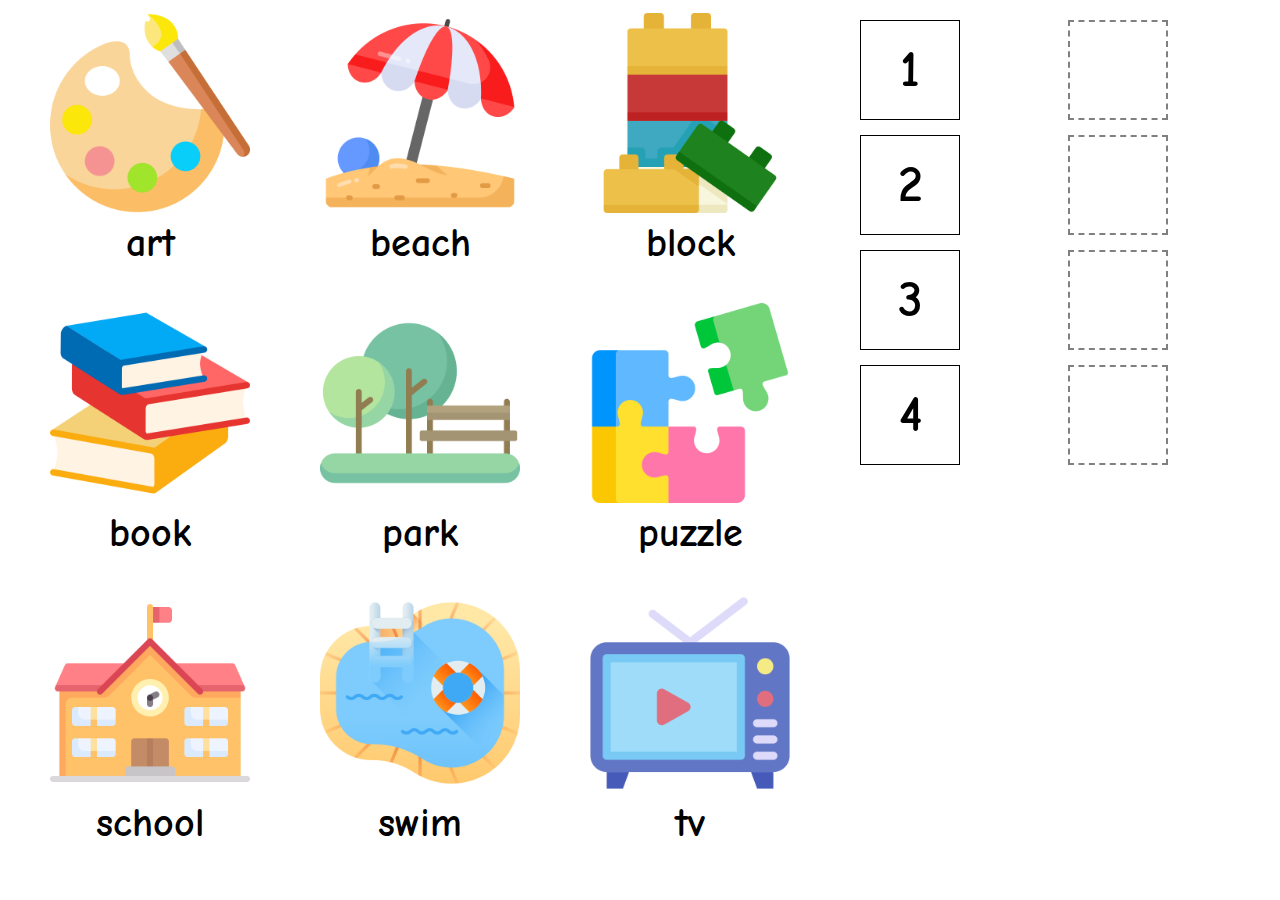
==== index.html @ 97f0d69c "first commit" ====
<!DOCTYPE html>
<html lang="en">
<head>
    <meta charset="UTF-8">
    <meta name="viewport" content="width=device-width, initial-scale=1.0">
    <link href="https://fonts.googleapis.com/css2?family=Comic+Neue:wght@400;700&display=swap" rel="stylesheet">
    <title>드래그 앤 드롭 웹사이트</title>
    <link rel="stylesheet" href="./css/index_style.css">
</head>
<body>
    <div class="container">
        <div class="left-panel">
            <div class="icon art" draggable="true" data-icon="art">
                <div class="icon-image">
                    <img src="./icons/art.png" alt="art">
                </div>
                <p>art</p>
            </div>
            <div class="icon beach" draggable="true" data-icon="beach">
                <div class="icon-image">
                    <img src="./icons/beach.png" alt="beach">
                </div>
                <p>beach</p>
            </div>
            <div class="icon block" draggable="true" data-icon="block">
                <div class="icon-image">
                    <img src="./icons/block.png" alt="block">
                </div>
                <p>block</p>
            </div>
            <div class="icon book" draggable="true" data-icon="book">
                <div class="icon-image">
                    <img src="./icons/book.png" alt="book">
                </div>
                <p>book</p>
            </div>
            <div class="icon park" draggable="true" data-icon="park">
                <div class="icon-image">
                    <img src="./icons/park.png" alt="park">
                </div>
                <p>park</p>
            </div>
            <div class="icon puzzle" draggable="true" data-icon="puzzle">
                <div class="icon-image">
                    <img src="./icons/puzzle.png" alt="puzzle">
                </div>
                <p>puzzle</p>
            </div>
            <div class="icon school" draggable="true" data-icon="school">
                <div class="icon-image">
                    <img src="./icons/school.png" alt="school">
                </div>
                <p>school</p>
            </div>
            <div class="icon swim" draggable="true" data-icon="swim">
                <div class="icon-image">
                    <img src="./icons/swim.png" alt="swim">
                </div>
                <p>swim</p>
            </div>
            <div class="icon tv" draggable="true" data-icon="tv">
                <div class="icon-image">
                    <img src="./icons/tv.png" alt="tv">
                </div>
                <p>tv</p>
            </div>
        </div>

        <div class="right-panel">
            <div class="number">
                <div class="number-zone" data-slot="1">
                    <span>1</span>
                </div>
                <div class="number-zone" data-slot="2">
                    <span>2</span>
                </div>
                <div class="number-zone" data-slot="3">
                    <span>3</span>
                </div>
                <div class="number-zone" data-slot="4">
                    <span>4</span>
                </div>
            </div>
            <div class="drop">
                <div class="drop-zone" data-slot="1">
                </div>
                <div class="drop-zone" data-slot="2">
                </div>
                <div class="drop-zone" data-slot="3">
                </div>
                <div class="drop-zone" data-slot="4">
                </div>
            </div>
        </div>
    </div>

    <div class="popup" id="popup">
    </div>

    <script src="index_script.js"></script>
</body>
</html>
---- css/index_style.css ----
* {
    box-sizing: border-box;
    margin: 0;
    padding: 0;
}

body {
    font-family: 'Comic Neue', sans-serif;
    font-weight: 700;
}

.container {
    display: flex;
    width: 100vw;
    height: 100vh;
}

.left-panel {
    flex: 2;
    display: grid;
    grid-template-columns: repeat(3, 1fr);
    gap: 10px;
    padding: 20px;
}

.icon {
    display: flex;
    flex-direction: column;
    align-items: center; /* 아이콘을 수평 중앙 정렬 */
    text-align: center;
    cursor: pointer;
    height: 250px;
}

.icon-image {
    display: flex;
    justify-content: center;
    align-items: center;
    width: 100%;
    height: 200px; /* 이미지 컨테이너 높이 */
}

.icon img {
    width: 100px;
    height: 100px;
    margin-bottom: 10px;
    transition: transform 0.2s ease-in-out;  /* 부드러운 전환 효과 */
}

.icon:hover img {
    transform: scale(1.1); /* 1.1배 확대 */
}

.icon:active img {
    transform: scale(1.1); /* 1.1배 확대 */
}

.icon-shadow img {
    box-shadow: 0 4px 8px rgba(0, 0, 0, 0.3); /* 클릭 시 그림자 추가 */
}

.left-panel p {
    text-align: center;
    font-size: 40px;
}

.left-panel img {
    display: flex;
    justify-content: center;
    align-items: center;
    width: 200px; /* 원하는 크기로 조정 */
    height: 200px;
    margin-bottom: 15px; /* 아이콘과 텍스트 사이 간격 조정 */
}

.right-panel {
    flex: 1;
    padding: 20px;
    display: flex; /* 수평 배치 */
    gap: 15px;
}

.number, .drop {
    flex: 1; /* 동일한 크기로 설정 */
    display: flex;
    flex-direction: column;
    gap: 15px;
}

.drop-zone {
    border: 2px dashed gray;
    padding: 20px;
    display: flex;
    align-items: center;
    justify-content: left;
    font-size: 20px;
    width: 100px;
    height: 100px;
    color: gray;
    position: relative;
}

.drop-zone span {
    position: absolute;
    left: 10px;
}

.number-zone {
    border: 1px solid black;
    padding: 20px;
    display: flex;
    align-items: center; /* 수직 중앙 정렬 */
    justify-content: center; /* 수평 중앙 정렬 */
    width: 100px;
    height: 100px;
    position: relative;
}

.number-zone span {
    font-size: 50px;
    color: black;
    text-align: center;
}

.popup {
    display: none;
    position: fixed;
    top: 50%;
    left: 50%;
    transform: translate(-50%, -50%);
    background: white;
    padding: 20px;
    width: 250px;
    height: 250px;
    box-shadow: 0 0 10px rgba(0, 0, 0, 0.3);
    overflow: hidden;
    border-radius: 20px;
}

.popup video {
    width: 100%;
    height: 100%;
    border-radius: 15px; 
    object-fit: cover;
}
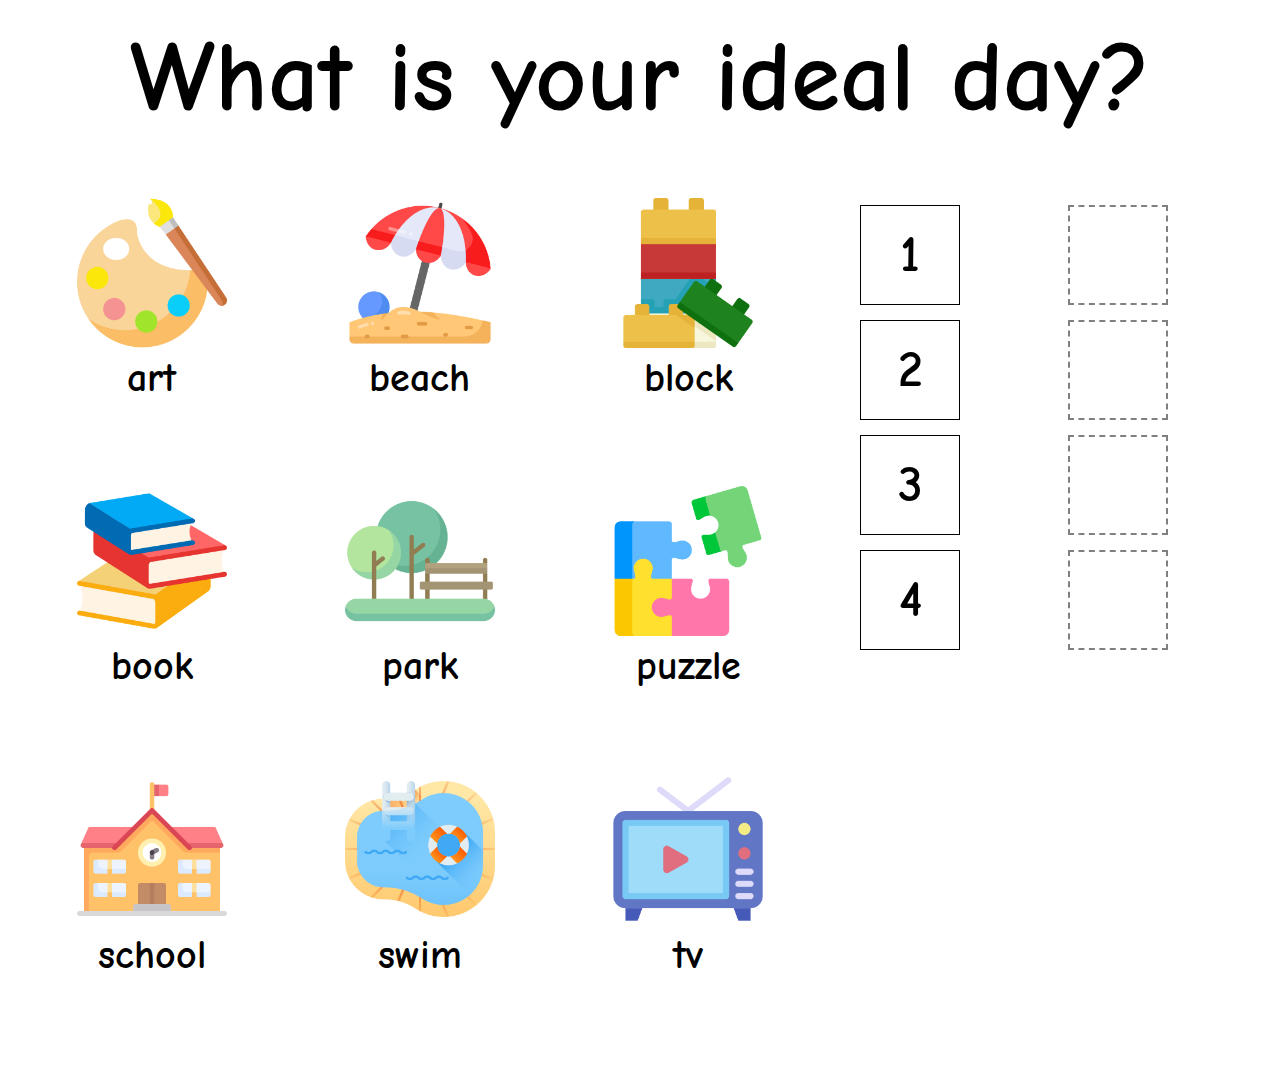
==== commit fe105d18: "revise size" ====
--- a/index.html
+++ b/index.html
@@ -4,10 +4,13 @@
     <meta charset="UTF-8">
     <meta name="viewport" content="width=device-width, initial-scale=1.0">
     <link href="https://fonts.googleapis.com/css2?family=Comic+Neue:wght@400;700&display=swap" rel="stylesheet">
-    <title>드래그 앤 드롭 웹사이트</title>
+    <title>F-words: Future</title>
     <link rel="stylesheet" href="./css/index_style.css">
 </head>
 <body>
+    <div class="title">
+        <h1>What is your ideal day?</h1>
+    </div>
     <div class="container">
         <div class="left-panel">
             <div class="icon art" draggable="true" data-icon="art">
--- a/css/index_style.css
+++ b/css/index_style.css
@@ -15,48 +15,55 @@
     height: 100vh;
 }
 
+.title{
+    font-size: 50px;
+    text-align: center;
+    margin-top: 20px;
+    margin-bottom: 50px;
+}
+
 .left-panel {
     flex: 2;
     display: grid;
     grid-template-columns: repeat(3, 1fr);
-    gap: 10px;
+    gap: 5px;
     padding: 20px;
 }
 
 .icon {
     display: flex;
     flex-direction: column;
-    align-items: center; /* 아이콘을 수평 중앙 정렬 */
+    align-items: center;
     text-align: center;
     cursor: pointer;
-    height: 250px;
+    height: 200px;
 }
 
 .icon-image {
     display: flex;
     justify-content: center;
     align-items: center;
-    width: 100%;
-    height: 200px; /* 이미지 컨테이너 높이 */
+    width: 150px;
+    height: 150px; 
 }
 
 .icon img {
-    width: 100px;
-    height: 100px;
+    width: 150px !important;
+    height: 150px !important;
     margin-bottom: 10px;
-    transition: transform 0.2s ease-in-out;  /* 부드러운 전환 효과 */
+    transition: transform 0.2s ease-in-out;
 }
 
 .icon:hover img {
-    transform: scale(1.1); /* 1.1배 확대 */
+    transform: scale(1.1); 
 }
 
 .icon:active img {
-    transform: scale(1.1); /* 1.1배 확대 */
+    transform: scale(1.1); 
 }
 
 .icon-shadow img {
-    box-shadow: 0 4px 8px rgba(0, 0, 0, 0.3); /* 클릭 시 그림자 추가 */
+    box-shadow: 0 4px 8px rgba(0, 0, 0, 0.3); 
 }
 
 .left-panel p {
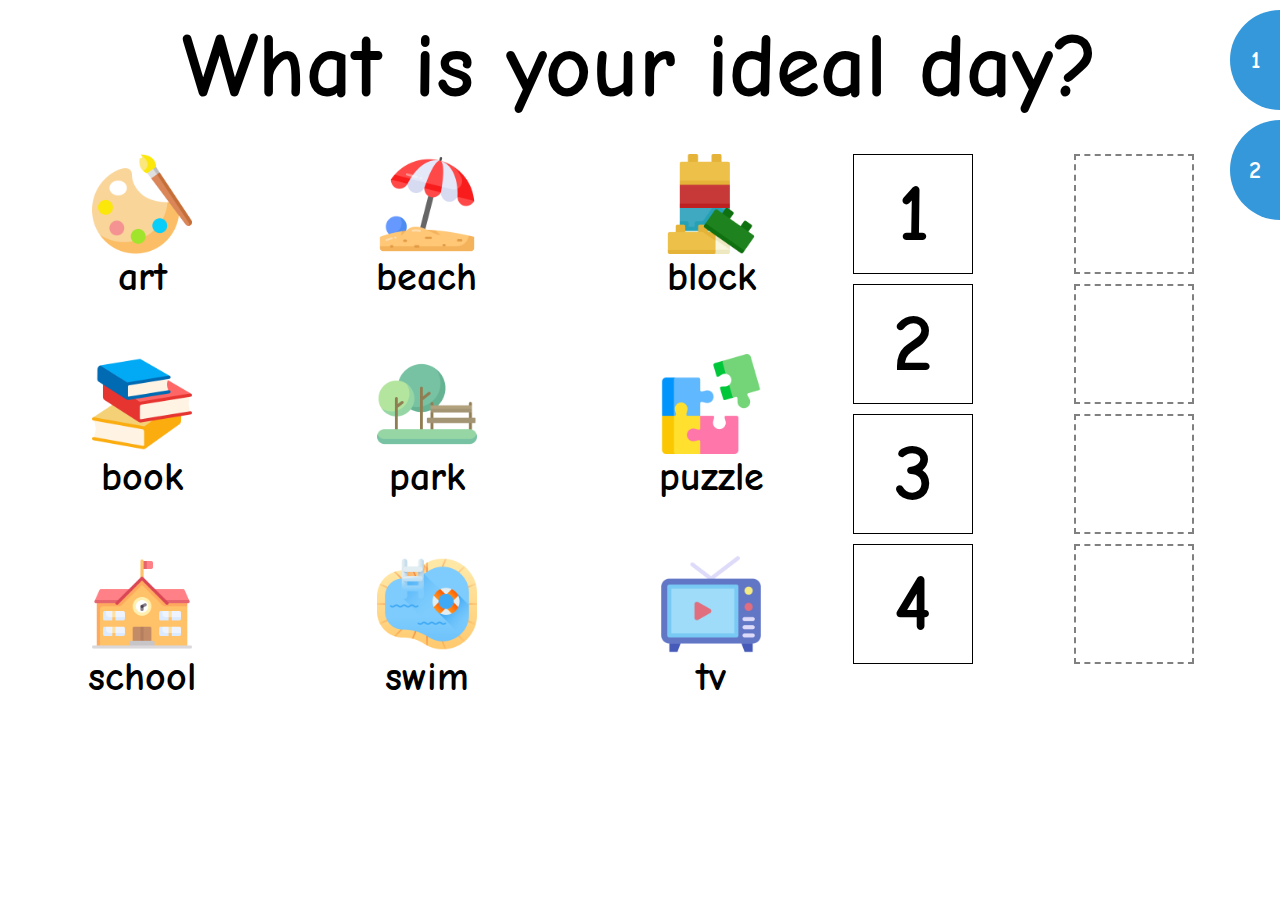
==== commit d0632549: "add number button" ====
--- a/index.html
+++ b/index.html
@@ -100,6 +100,18 @@
     <div class="popup" id="popup">
     </div>
 
+    <div class="circle-container">
+        <div class="circle circle-1" onclick="navigateTo('index.html')">1</div>
+        <div class="circle circle-2" onclick="navigateTo('second.html')">2</div>
+    </div>
+
+    <div class="popup" id="popup"></div>
+
     <script src="index_script.js"></script>
+    <script>
+        function navigateTo(page) {
+            window.location.href = page;
+        }
+    </script>
 </body>
 </html>
--- a/css/index_style.css
+++ b/css/index_style.css
@@ -12,29 +12,30 @@
 .container {
     display: flex;
     width: 100vw;
-    height: 100vh;
+    height: auto;
+    justify-content: flex-start;
+    align-items: flex-start; 
 }
 
 .title{
-    font-size: 50px;
+    font-size: 45px;
     text-align: center;
-    margin-top: 20px;
-    margin-bottom: 50px;
+    margin-top: 15px;
+    margin-bottom: 15px;
 }
 
 .left-panel {
     flex: 2;
     display: grid;
     grid-template-columns: repeat(3, 1fr);
-    gap: 5px;
-    padding: 20px;
+    align-items: flex-start; /* 패널을 왼쪽에 정렬 */
 }
 
 .icon {
     display: flex;
     flex-direction: column;
-    align-items: center;
-    text-align: center;
+    align-items: center; /* 아이콘과 텍스트를 수직 중앙에 정렬 */
+    text-align: center; /* 텍스트를 중앙 정렬 */
     cursor: pointer;
     height: 200px;
 }
@@ -43,14 +44,14 @@
     display: flex;
     justify-content: center;
     align-items: center;
-    width: 150px;
-    height: 150px; 
+    width: auto;
+    height: auto; 
+    margin-top: 20px;
 }
 
 .icon img {
-    width: 150px !important;
-    height: 150px !important;
-    margin-bottom: 10px;
+    width: 100px !important;
+    height: 100px !important;
     transition: transform 0.2s ease-in-out;
 }
 
@@ -77,12 +78,11 @@
     align-items: center;
     width: 200px; /* 원하는 크기로 조정 */
     height: 200px;
-    margin-bottom: 15px; /* 아이콘과 텍스트 사이 간격 조정 */
 }
 
 .right-panel {
     flex: 1;
-    padding: 20px;
+    margin-top: 20px;
     display: flex; /* 수평 배치 */
     gap: 15px;
 }
@@ -91,7 +91,7 @@
     flex: 1; /* 동일한 크기로 설정 */
     display: flex;
     flex-direction: column;
-    gap: 15px;
+    gap: 10px;
 }
 
 .drop-zone {
@@ -99,10 +99,9 @@
     padding: 20px;
     display: flex;
     align-items: center;
-    justify-content: left;
-    font-size: 20px;
-    width: 100px;
-    height: 100px;
+    justify-content: center;
+    width: 120px;
+    height: 120px;
     color: gray;
     position: relative;
 }
@@ -112,19 +111,24 @@
     left: 10px;
 }
 
+.drop-zone img {
+    width: 110px !important; /* 원하는 너비로 설정 */
+    height: 110px !important; /* 원하는 높이로 설정 */
+}
+
 .number-zone {
     border: 1px solid black;
     padding: 20px;
     display: flex;
     align-items: center; /* 수직 중앙 정렬 */
     justify-content: center; /* 수평 중앙 정렬 */
-    width: 100px;
-    height: 100px;
+    width: 120px;
+    height: 120px;
     position: relative;
 }
 
 .number-zone span {
-    font-size: 50px;
+    font-size: 80px;
     color: black;
     text-align: center;
 }
@@ -137,8 +141,8 @@
     transform: translate(-50%, -50%);
     background: white;
     padding: 20px;
-    width: 250px;
-    height: 250px;
+    width: 450px;
+    height: 450px;
     box-shadow: 0 0 10px rgba(0, 0, 0, 0.3);
     overflow: hidden;
     border-radius: 20px;
@@ -149,4 +153,27 @@
     height: 100%;
     border-radius: 15px; 
     object-fit: cover;
+}
+
+.circle-container {
+    position: fixed;
+    top: 10px;
+    right: 0; /* 화면 오른쪽에 고정 */
+    display: flex;
+    flex-direction: column;
+    gap: 10px;
+    z-index: 999; /* 모든 요소 위에 표시 */
+}
+
+.circle {
+    width: 50px;
+    height: 100px; /* 세로를 더 길게 설정해 반원 모양 연출 */
+    border-radius: 50px 0 0 50px; /* 왼쪽만 둥근 반원 모양 */
+    background-color: #3498db;
+    color: white;
+    font-size: 24px;
+    display: flex;
+    align-items: center;
+    justify-content: center;
+    cursor: pointer;
 }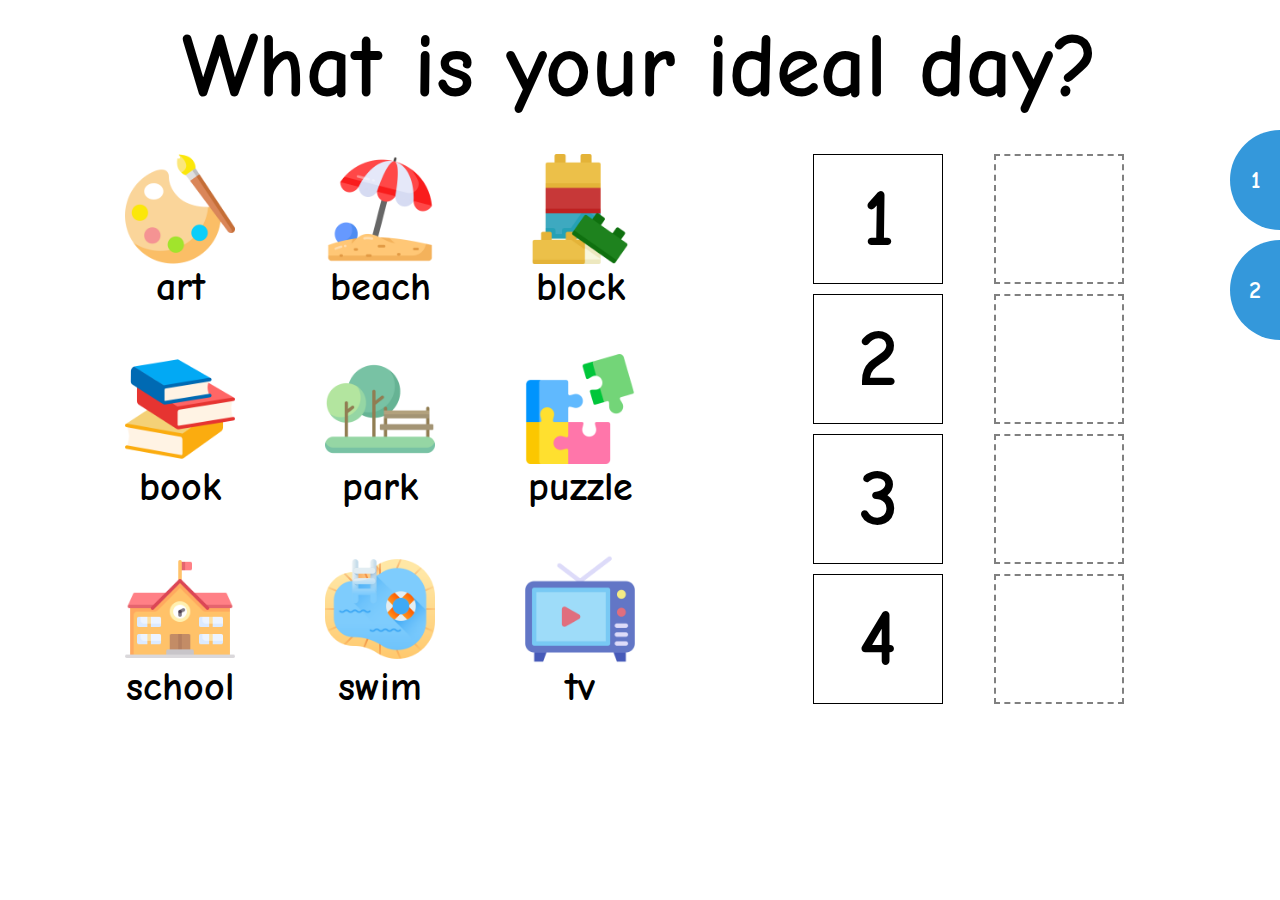
==== commit 16cb2f37: "rename codes related to roulette" ====
--- a/index.html
+++ b/index.html
@@ -102,7 +102,7 @@
 
     <div class="circle-container">
         <div class="circle circle-1" onclick="navigateTo('index.html')">1</div>
-        <div class="circle circle-2" onclick="navigateTo('second.html')">2</div>
+        <div class="circle circle-2" onclick="navigateTo('roulette.html')">2</div>
     </div>
 
     <div class="popup" id="popup"></div>
--- a/css/index_style.css
+++ b/css/index_style.css
@@ -27,8 +27,9 @@
 .left-panel {
     flex: 2;
     display: grid;
-    grid-template-columns: repeat(3, 1fr);
-    align-items: flex-start; /* 패널을 왼쪽에 정렬 */
+    grid-template-columns: repeat(3, 200px);
+    align-items: flex-start;
+    margin-left: 120px;
 }
 
 .icon {
@@ -37,6 +38,7 @@
     align-items: center; /* 아이콘과 텍스트를 수직 중앙에 정렬 */
     text-align: center; /* 텍스트를 중앙 정렬 */
     cursor: pointer;
+    width: 120px;
     height: 200px;
 }
 
@@ -50,8 +52,8 @@
 }
 
 .icon img {
-    width: 100px !important;
-    height: 100px !important;
+    width: 110px !important;
+    height: 110px !important;
     transition: transform 0.2s ease-in-out;
 }
 
@@ -85,6 +87,7 @@
     margin-top: 20px;
     display: flex; /* 수평 배치 */
     gap: 15px;
+    margin-right: 120px;
 }
 
 .number, .drop {
@@ -100,8 +103,8 @@
     display: flex;
     align-items: center;
     justify-content: center;
-    width: 120px;
-    height: 120px;
+    width: 130px;
+    height: 130px;
     color: gray;
     position: relative;
 }
@@ -122,8 +125,8 @@
     display: flex;
     align-items: center; /* 수직 중앙 정렬 */
     justify-content: center; /* 수평 중앙 정렬 */
-    width: 120px;
-    height: 120px;
+    width: 130px;
+    height: 130px;
     position: relative;
 }
 
@@ -157,7 +160,7 @@
 
 .circle-container {
     position: fixed;
-    top: 10px;
+    top: 130px;
     right: 0; /* 화면 오른쪽에 고정 */
     display: flex;
     flex-direction: column;
